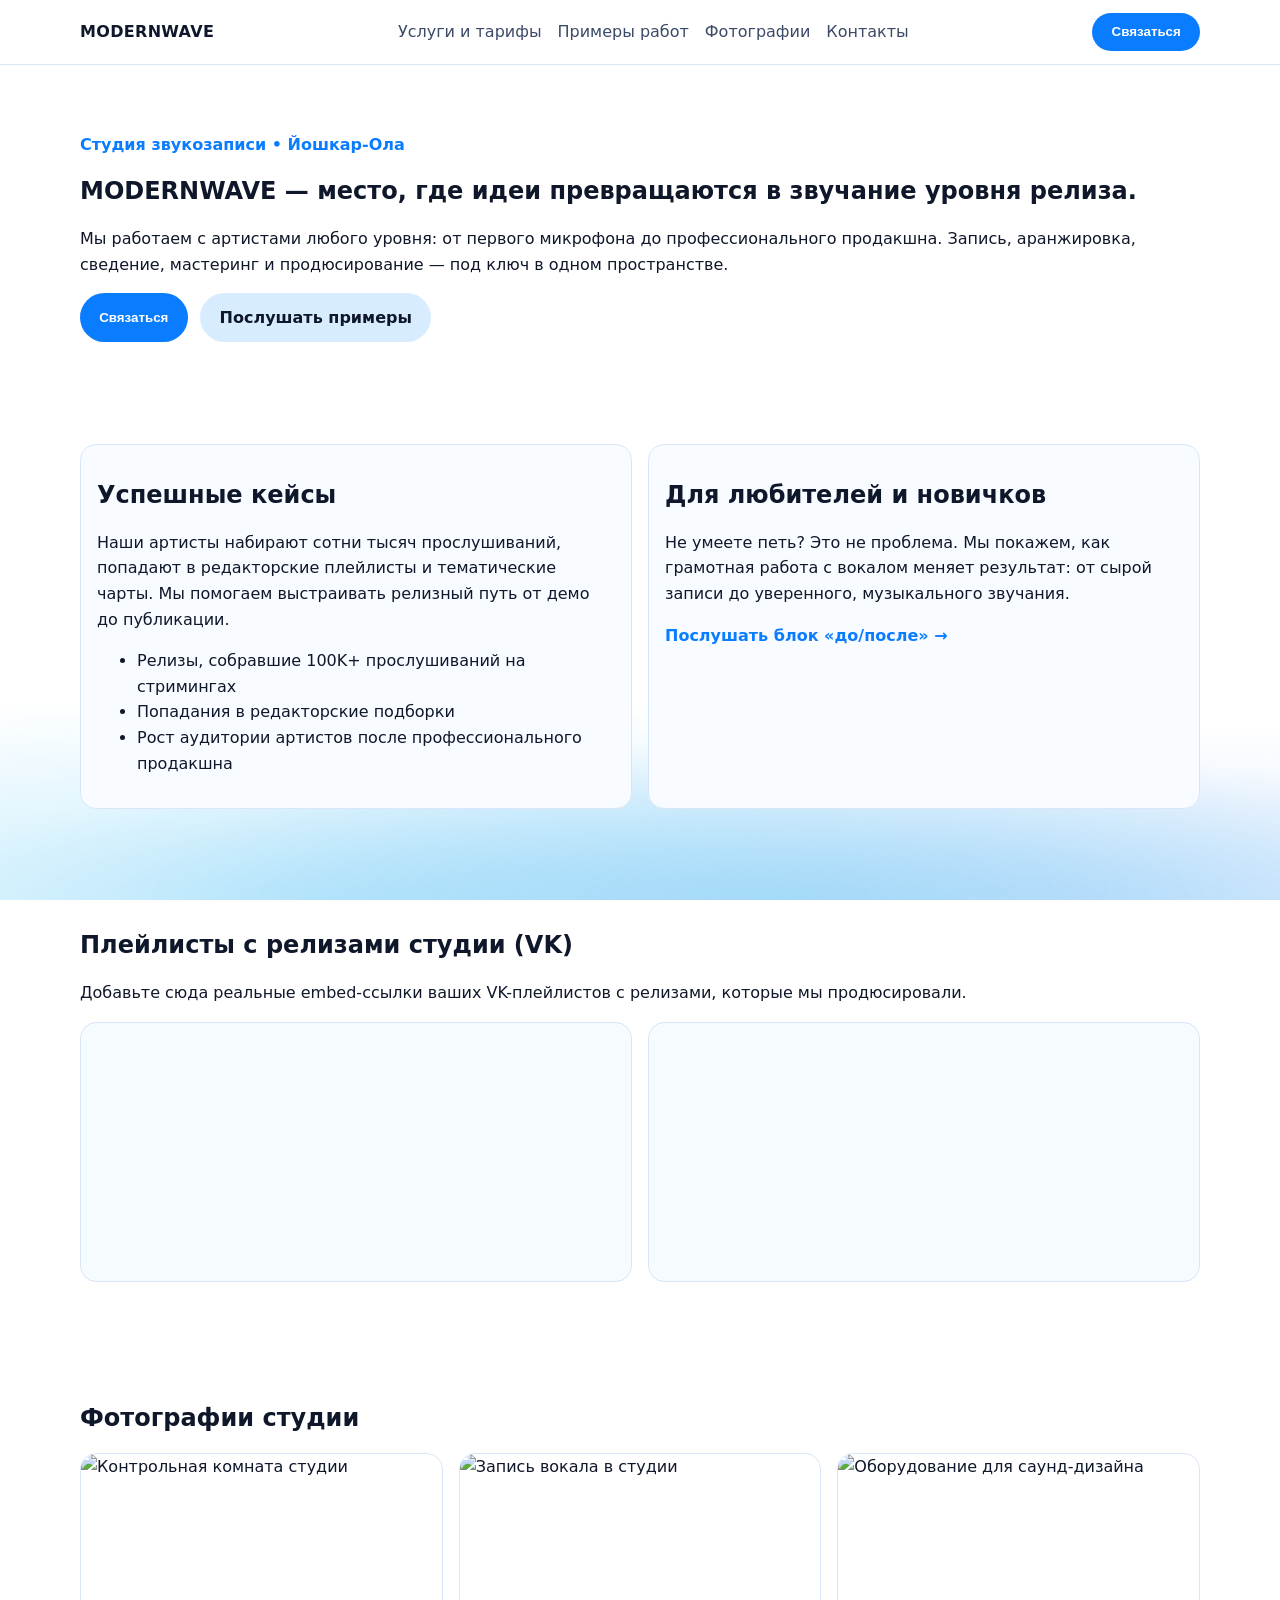
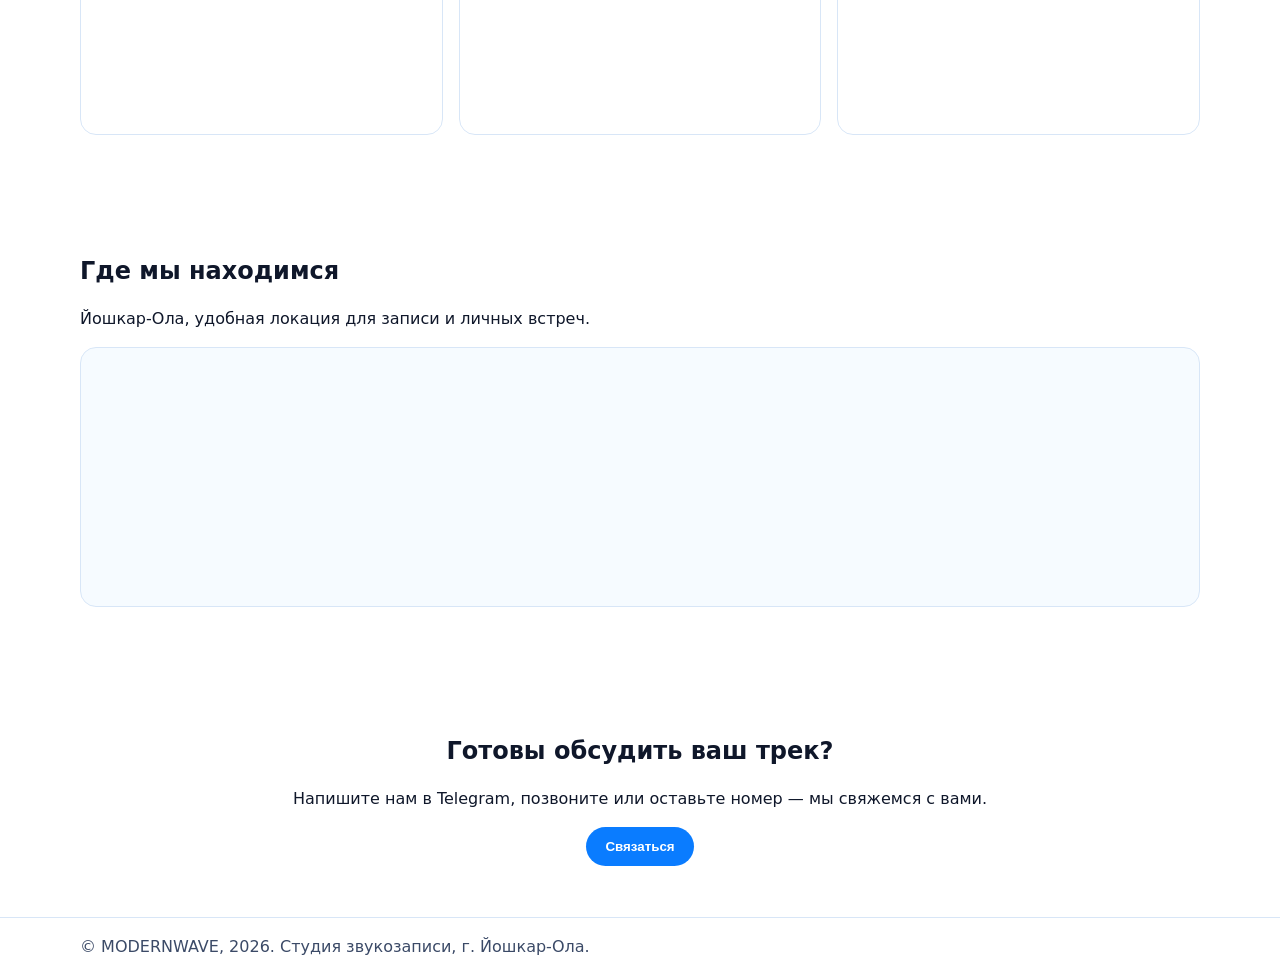
==== index.html @ 37186760 "Create MODERNWAVE multi-page studio website" ====
<!doctype html>
<html lang="ru">
  <head>
    <meta charset="UTF-8" />
    <meta name="viewport" content="width=device-width, initial-scale=1.0" />
    <title>MODERNWAVE — студия звукозаписи в Йошкар-Оле</title>
    <meta
      name="description"
      content="MODERNWAVE — студия звукозаписи в Йошкар-Оле: запись вокала, продакшн, сведение, мастеринг и продюсирование релизов."
    />
    <link rel="stylesheet" href="styles.css" />
  </head>
  <body>
    <div class="wave-layer wave-one"></div>
    <div class="wave-layer wave-two"></div>

    <header class="site-header">
      <div class="container header-inner">
        <a class="logo" href="index.html">MODERNWAVE</a>
        <nav class="main-nav" aria-label="Основная навигация">
          <a href="services.html">Услуги и тарифы</a>
          <a href="works.html">Примеры работ</a>
          <a href="photos.html">Фотографии</a>
          <a href="contacts.html">Контакты</a>
        </nav>
        <button class="btn btn-primary" data-open-contact>Связаться</button>
      </div>
    </header>

    <main>
      <section class="hero container section">
        <p class="label">Студия звукозаписи • Йошкар-Ола</p>
        <h1>MODERNWAVE — место, где идеи превращаются в звучание уровня релиза.</h1>
        <p>
          Мы работаем с артистами любого уровня: от первого микрофона до профессионального
          продакшна. Запись, аранжировка, сведение, мастеринг и продюсирование — под ключ в
          одном пространстве.
        </p>
        <div class="hero-actions">
          <button class="btn btn-primary" data-open-contact>Связаться</button>
          <a class="btn btn-secondary" href="works.html">Послушать примеры</a>
        </div>
      </section>

      <section class="container section card-grid">
        <article class="card">
          <h2>Успешные кейсы</h2>
          <p>
            Наши артисты набирают сотни тысяч прослушиваний, попадают в редакторские плейлисты и
            тематические чарты. Мы помогаем выстраивать релизный путь от демо до публикации.
          </p>
          <ul>
            <li>Релизы, собравшие 100K+ прослушиваний на стримингах</li>
            <li>Попадания в редакторские подборки</li>
            <li>Рост аудитории артистов после профессионального продакшна</li>
          </ul>
        </article>
        <article class="card">
          <h2>Для любителей и новичков</h2>
          <p>
            Не умеете петь? Это не проблема. Мы покажем, как грамотная работа с вокалом меняет
            результат: от сырой записи до уверенного, музыкального звучания.
          </p>
          <a class="inline-link" href="works.html">Послушать блок «до/после» →</a>
        </article>
      </section>

      <section class="container section">
        <h2>Плейлисты с релизами студии (VK)</h2>
        <p>Добавьте сюда реальные embed-ссылки ваших VK-плейлистов с релизами, которые мы продюсировали.</p>
        <div class="playlist-grid">
          <iframe
            title="VK playlist 1"
            src="https://vk.com/audio_playlist-2000000001_1"
            loading="lazy"
          ></iframe>
          <iframe
            title="VK playlist 2"
            src="https://vk.com/audio_playlist-2000000001_2"
            loading="lazy"
          ></iframe>
        </div>
      </section>

      <section class="container section">
        <h2>Фотографии студии</h2>
        <div class="photo-grid">
          <figure>
            <img src="https://images.unsplash.com/photo-1598488035139-bdbb2231ce04?auto=format&fit=crop&w=1200&q=80" alt="Контрольная комната студии" />
          </figure>
          <figure>
            <img src="https://images.unsplash.com/photo-1516280440614-37939bbacd81?auto=format&fit=crop&w=1200&q=80" alt="Запись вокала в студии" />
          </figure>
          <figure>
            <img src="https://images.unsplash.com/photo-1511379938547-c1f69419868d?auto=format&fit=crop&w=1200&q=80" alt="Оборудование для саунд-дизайна" />
          </figure>
        </div>
      </section>

      <section class="container section map-section">
        <h2>Где мы находимся</h2>
        <p>Йошкар-Ола, удобная локация для записи и личных встреч.</p>
        <iframe
          title="Яндекс Карта — MODERNWAVE"
          src="https://yandex.ru/map-widget/v1/?ll=47.8908%2C56.6344&z=14&pt=47.8908,56.6344,pm2rdm"
          loading="lazy"
        ></iframe>
      </section>

      <section class="container section contact-strip">
        <h2>Готовы обсудить ваш трек?</h2>
        <p>Напишите нам в Telegram, позвоните или оставьте номер — мы свяжемся с вами.</p>
        <button class="btn btn-primary" data-open-contact>Связаться</button>
      </section>
    </main>

    <footer class="site-footer">
      <div class="container">
        <p>© MODERNWAVE, 2026. Студия звукозаписи, г. Йошкар-Ола.</p>
      </div>
    </footer>

    <div class="modal" id="contact-modal" aria-hidden="true" role="dialog" aria-labelledby="contact-title">
      <div class="modal-panel">
        <button class="modal-close" aria-label="Закрыть" data-close-contact>×</button>
        <h3 id="contact-title">Связаться со студией</h3>
        <div class="contact-options">
          <a class="btn btn-secondary" href="https://t.me/modernwaveee" target="_blank" rel="noopener">Telegram: @modernwaveee</a>
          <a class="btn btn-secondary" href="tel:+79956818425">Позвонить: +7 (995) 681-84-25</a>
        </div>
        <form class="callback-form">
          <label for="phone">Ваш номер для консультации</label>
          <input id="phone" type="tel" placeholder="+7 (___) ___-__-__" required />
          <button type="submit" class="btn btn-primary">Заказать консультацию</button>
        </form>
        <p class="form-note">После отправки формы мы свяжемся с вами в ближайшее время.</p>
      </div>
    </div>

    <script src="script.js"></script>
  </body>
</html>
---- styles.css ----
:root {
  --bg: #ffffff;
  --text: #0f172a;
  --muted: #3b4a67;
  --primary: #0a7cff;
  --primary-soft: #d8ecff;
  --card: #f8fbff;
  --border: #d8e6f7;
}

* {
  box-sizing: border-box;
}

body {
  margin: 0;
  font-family: Inter, system-ui, -apple-system, Segoe UI, Roboto, sans-serif;
  color: var(--text);
  background: var(--bg);
  line-height: 1.6;
  overflow-x: hidden;
}

.container {
  width: min(1120px, calc(100% - 2rem));
  margin-inline: auto;
}

.section {
  padding: clamp(2rem, 4vw, 4rem) 0;
}

.site-header {
  position: sticky;
  top: 0;
  z-index: 10;
  backdrop-filter: blur(8px);
  background: rgba(255, 255, 255, 0.85);
  border-bottom: 1px solid var(--border);
}

.header-inner {
  display: flex;
  align-items: center;
  justify-content: space-between;
  gap: 1rem;
  padding: 0.8rem 0;
}

.logo {
  font-weight: 800;
  color: var(--text);
  text-decoration: none;
  letter-spacing: 0.02em;
}

.main-nav {
  display: flex;
  gap: 1rem;
  flex-wrap: wrap;
}

.main-nav a {
  color: var(--muted);
  text-decoration: none;
  font-weight: 500;
}

.main-nav a.active,
.main-nav a:hover {
  color: var(--primary);
}

.label {
  color: var(--primary);
  font-weight: 700;
}

h1,
h2,
h3 {
  line-height: 1.2;
}

.btn {
  border: none;
  border-radius: 999px;
  padding: 0.72rem 1.2rem;
  font-weight: 700;
  text-decoration: none;
  display: inline-flex;
  align-items: center;
  justify-content: center;
  cursor: pointer;
}

.btn-primary {
  background: var(--primary);
  color: #fff;
}

.btn-secondary {
  background: var(--primary-soft);
  color: var(--text);
}

.hero-actions {
  display: flex;
  gap: 0.8rem;
  margin-top: 1rem;
}

.card-grid {
  display: grid;
  grid-template-columns: repeat(auto-fit, minmax(260px, 1fr));
  gap: 1rem;
}

.card {
  background: var(--card);
  border: 1px solid var(--border);
  border-radius: 16px;
  padding: 1rem;
}

.inline-link {
  color: var(--primary);
  text-decoration: none;
  font-weight: 600;
}

.playlist-grid {
  display: grid;
  grid-template-columns: repeat(auto-fit, minmax(300px, 1fr));
  gap: 1rem;
}

.playlist-grid iframe,
.map-section iframe {
  width: 100%;
  min-height: 260px;
  border: 1px solid var(--border);
  border-radius: 16px;
  background: #f6fbff;
}

.photo-grid {
  display: grid;
  gap: 1rem;
  grid-template-columns: repeat(auto-fit, minmax(240px, 1fr));
}

.photo-grid figure {
  margin: 0;
  border-radius: 16px;
  overflow: hidden;
  border: 1px solid var(--border);
}

.photo-grid img {
  width: 100%;
  height: 280px;
  object-fit: cover;
  display: block;
}

.contact-strip {
  text-align: center;
}

.site-footer {
  border-top: 1px solid var(--border);
  color: var(--muted);
}

.wave-layer {
  position: fixed;
  inset: auto -10% 0;
  height: 38vh;
  z-index: -1;
  pointer-events: none;
  transition: transform 0.1s linear;
}

.wave-one {
  background: radial-gradient(120% 100% at 30% 100%, rgba(56, 189, 248, 0.28), transparent 60%),
    radial-gradient(110% 90% at 80% 100%, rgba(59, 130, 246, 0.18), transparent 58%);
}

.wave-two {
  background: radial-gradient(90% 100% at 60% 100%, rgba(14, 165, 233, 0.2), transparent 65%);
  height: 26vh;
}

.modal {
  position: fixed;
  inset: 0;
  background: rgba(0, 14, 35, 0.45);
  display: grid;
  place-items: center;
  opacity: 0;
  pointer-events: none;
  transition: 0.2s ease;
  padding: 1rem;
}

.modal.is-open {
  opacity: 1;
  pointer-events: auto;
}

.modal-panel {
  width: min(560px, 100%);
  background: #fff;
  border-radius: 16px;
  padding: 1.2rem;
  position: relative;
}

.modal-close {
  position: absolute;
  right: 0.8rem;
  top: 0.5rem;
  font-size: 2rem;
  border: none;
  background: transparent;
  cursor: pointer;
}

.callback-form {
  display: grid;
  gap: 0.5rem;
  margin-top: 1rem;
}

.callback-form input {
  border: 1px solid var(--border);
  border-radius: 10px;
  padding: 0.7rem;
}

@media (max-width: 850px) {
  .header-inner {
    flex-wrap: wrap;
  }
}
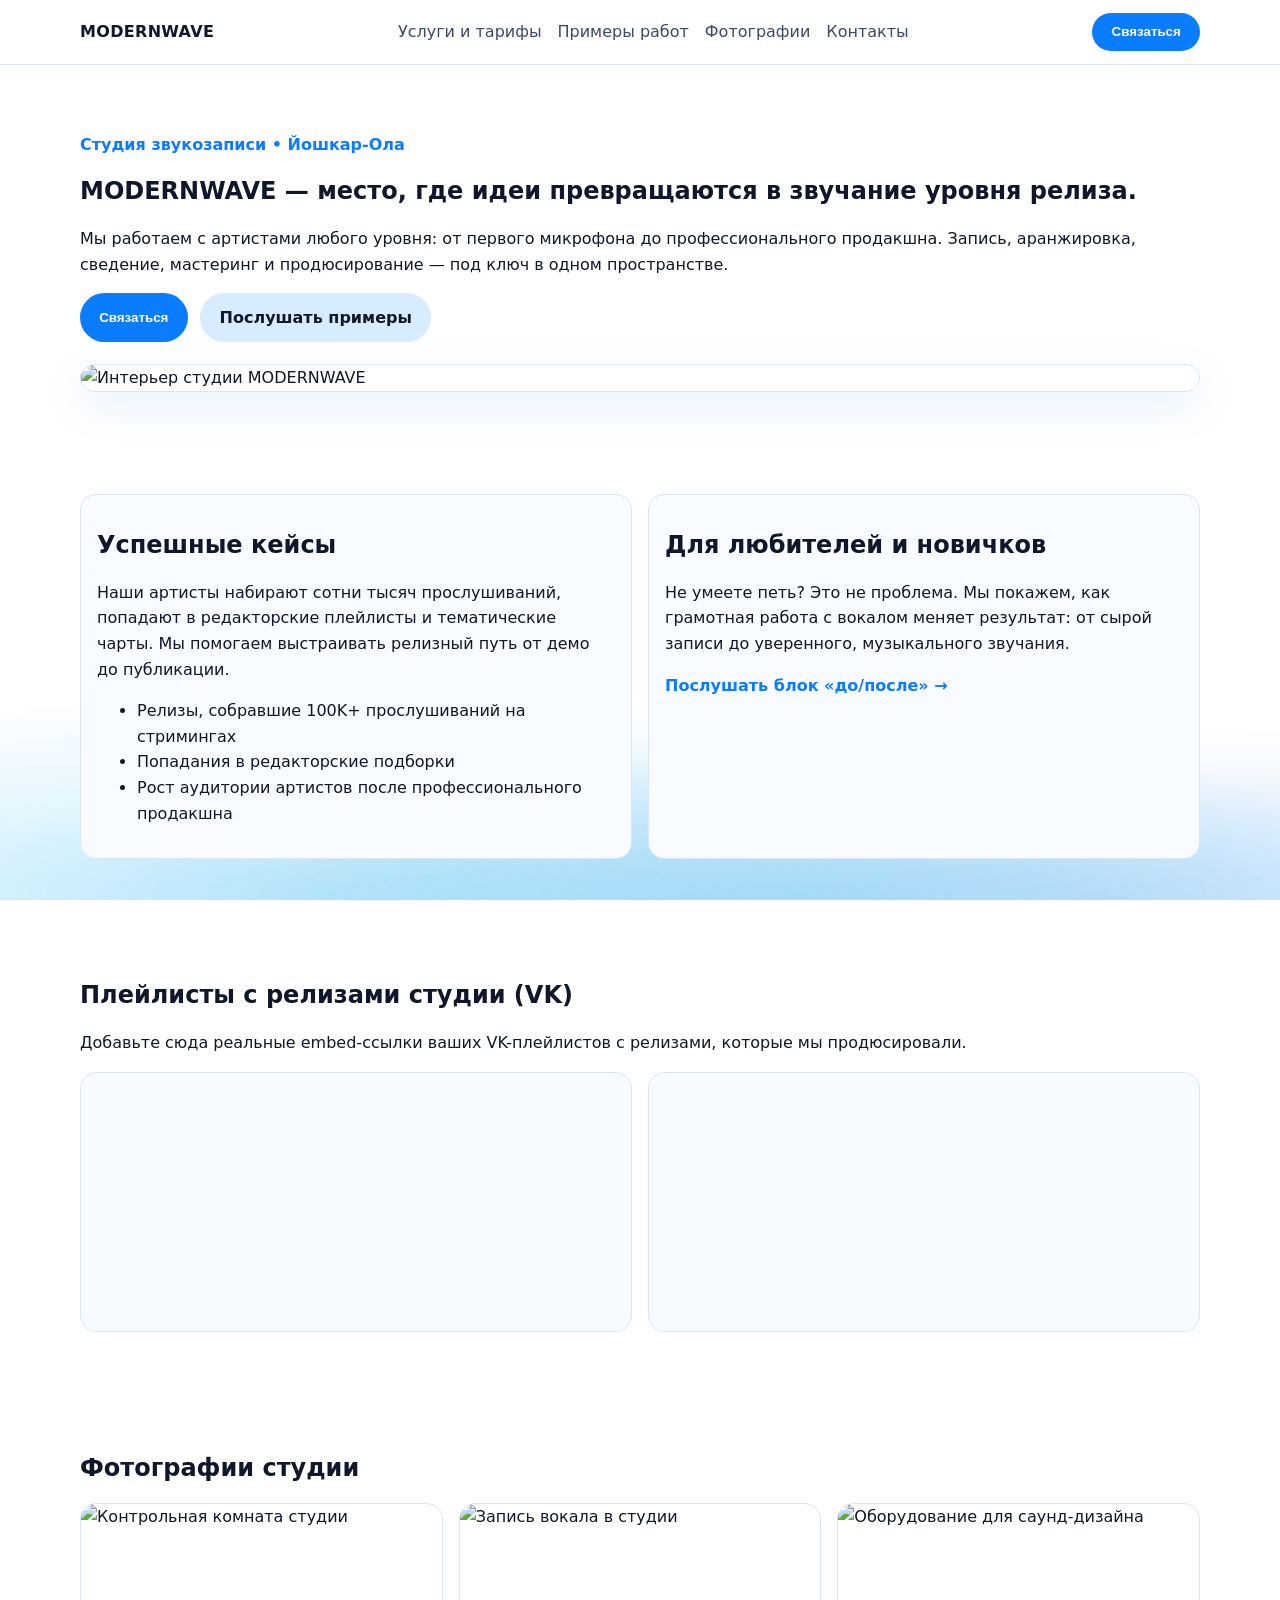
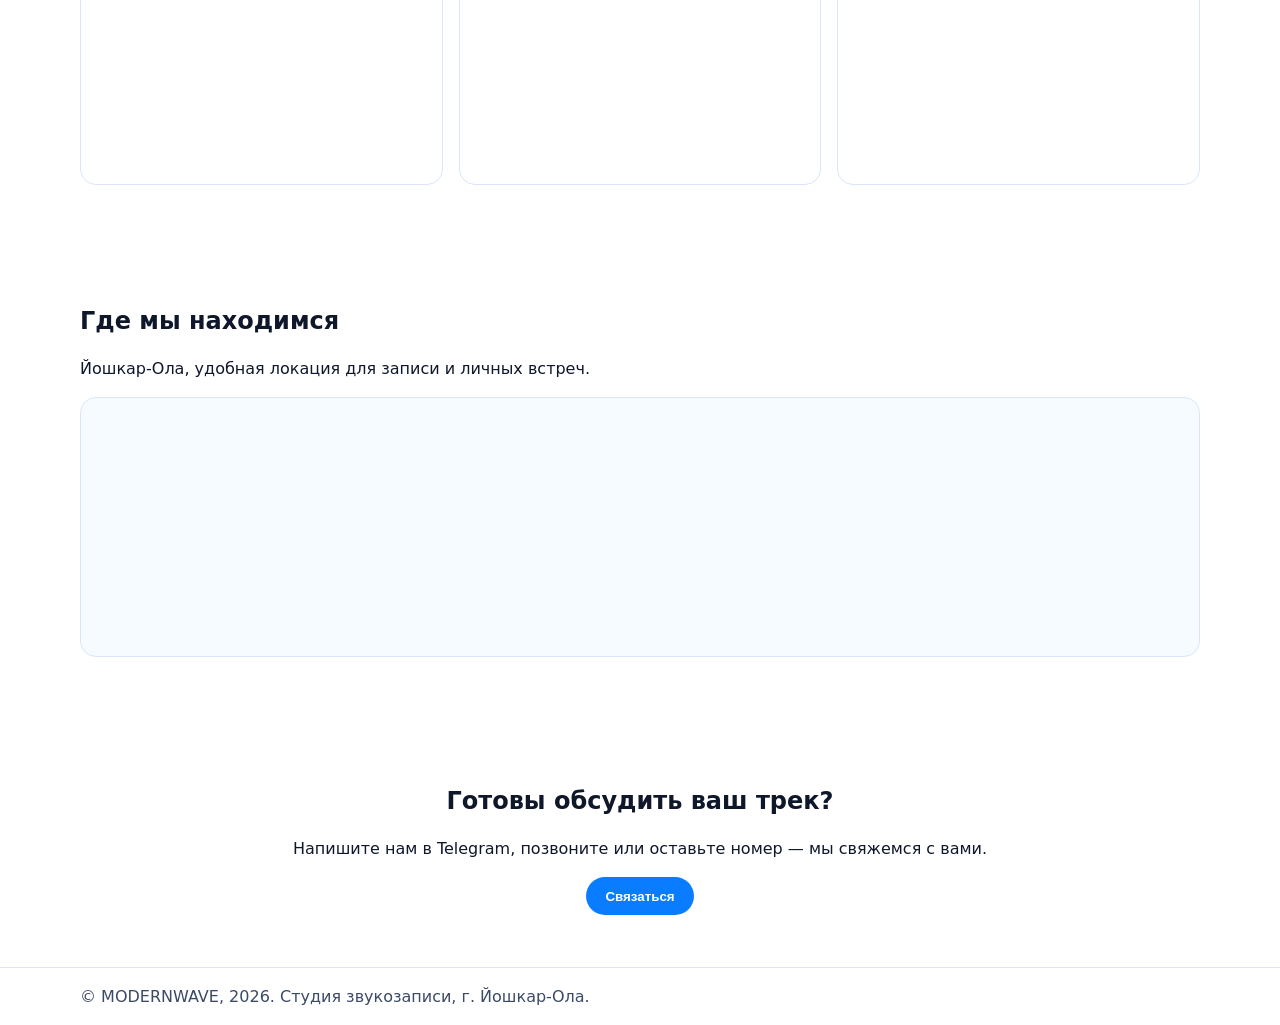
==== commit c828cd37: "Add studio image under homepage description" ====
--- a/index.html
+++ b/index.html
@@ -40,6 +40,13 @@
           <button class="btn btn-primary" data-open-contact>Связаться</button>
           <a class="btn btn-secondary" href="works.html">Послушать примеры</a>
         </div>
+        <figure class="hero-photo">
+          <img
+            src="https://s692vla.storage.yandex.net/rdisk/02c9f1a7e51978b44d0256e12395b5cfed56187d67370836bb491c145b0579a3/69948cf2/DnudKxyR6nrF161gtdN6iVuLTttbaexv-7RDGOckc7sZdvRxHc6Q2BbmzjUFc7FVb4yuMmJgSXsSneK9adA5mg==?uid=0&filename=2026-02-03%2017-15-33.JPG&disposition=inline&hash=&limit=0&content_type=image%2Fjpeg&owner_uid=0&fsize=2953714&hid=a6e66be17a4dd090ffb256659502e8f1&media_type=image&tknv=v3&etag=f03b220a93896723fc8aa5b71daec0dd&ts=64b06f3a7a080&s=9f1d82318681d4dd75194565b32ffcd314c13d55da6df71a88be4012681345c4&pb=U2FsdGVkX1-qRQP9iGo-dQe6KFtTF9tAWfNwPR1Snr1CCWuARPlzODUV6NNcy88_fkgi5lapg8sDxJtw447agpP3hZFOMAQeHjEYUGp_b_c"
+            alt="Интерьер студии MODERNWAVE"
+            loading="lazy"
+          />
+        </figure>
       </section>
 
       <section class="container section card-grid">
--- a/styles.css
+++ b/styles.css
@@ -110,6 +110,21 @@
   margin-top: 1rem;
 }
 
+.hero-photo {
+  margin: 1.4rem 0 0;
+  border-radius: 20px;
+  overflow: hidden;
+  border: 1px solid var(--border);
+  box-shadow: 0 14px 40px rgba(10, 124, 255, 0.12);
+}
+
+.hero-photo img {
+  display: block;
+  width: 100%;
+  max-height: 540px;
+  object-fit: cover;
+}
+
 .card-grid {
   display: grid;
   grid-template-columns: repeat(auto-fit, minmax(260px, 1fr));
